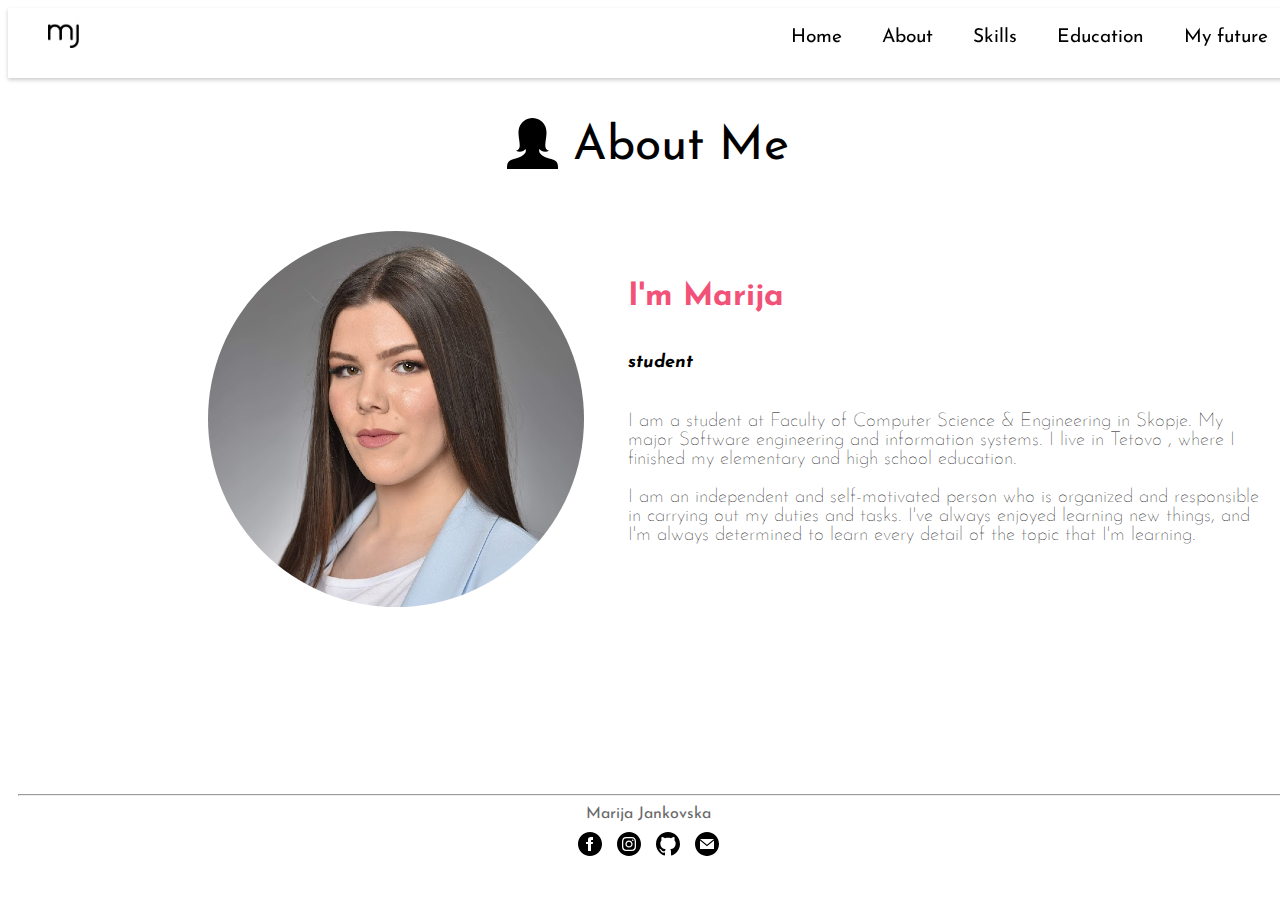
==== index.html @ 2ec1ec59 "Rename aboutme.html to index.html" ====
<!DOCTYPE html>
<html lang="en">
<head>
    <meta charset="UTF-8">
    <title>About Me</title>
    <link rel="stylesheet" href="stil.css">
    <link rel="preconnect" href="https://fonts.googleapis.com">
    <link rel="preconnect" href="https://fonts.gstatic.com" crossorigin>
    <link href="https://fonts.googleapis.com/css2?family=Josefin+Sans:wght@500&family=Montserrat:wght@200&display=swap" rel="stylesheet">
</head>
<nav>
    <link rel="preconnect" href="https://fonts.googleapis.com">
    <link rel="preconnect" href="https://fonts.gstatic.com" crossorigin>
    <link href="https://fonts.googleapis.com/css2?family=Josefin+Sans:wght@500&family=Montserrat:wght@200&display=swap" rel="stylesheet">
    <img src="mama.png"  id="logo">
    <div class="navigacija"><a href="myFuture.html" class="navunderline">My future</a></div>
    <div class="navigacija"><a href="education.html" class="navunderline">Education</a></div>
    <div class="navigacija"><a href="skills.html" class="navunderline">Skills</a></div>
    <div class="navigacija"><a href="aboutme.html" class="navunderline">About</a></div>
    <div class="navigacija"><a href="glavnastrana.html" class="navunderline">Home</a></div>
</nav>

<body>
<div class="naslovsSectionsAboutMe">

    <div class="naslovsSections"> <img src="aboutmeicon.svg" class="iconSections"> About Me</div>
</div>
    <img id="Picaboutme" src="marija.JPG">
    <div>
        <h3 id="naslov">I'm Marija</h3>
        <h3 id="podnaslov"><i>student</i></h3>
        <p id="aboutmetext">I am a student at Faculty of Computer Science & Engineering in Skopje.
            My major  Software engineering and information systems. I live in Tetovo , where I finished my
            elementary and high school education.<br><br> I am an independent and self-motivated person who is organized and responsible
            in carrying out my duties and tasks. I've always enjoyed learning new things, and I'm always determined to learn
            every detail of the topic that I'm learning. <br><br>
        </p>
    </div>

</body>


<footer id="f1">
    <hr>
    <div>Marija     Jankovska</div>
    <a href="https://www.facebook.com/marija.jankovska26/" target="_blank"><img src="facebookicon.svg" class="footericons"></a>
    <a href="https://www.instagram.com/marija_jankovska/" target="_blank"><img src="instagramicon.svg" class="footericons" ></a>
    <a href="https://github.com/marijajankovska" target="_blank"><img src="githubicon.svg" class="footericons"></a>
    <a href="mailto: marija.jankovska@students.finki.ukim.mk" target="_blank"><img src="emailicon.svg" class="footericons" ></a>
</footer>
</html>
---- stil.css ----
.navigacija
{
    display: inline-block;
    font-family: 'Josefin Sans', sans-serif;
    float: right;
    margin: 20px;
    font-size: larger;

}
nav {
    box-shadow: 0 2px 4px 0 rgba(0,1,0,.2);
    height: 70px;
    width: 100%;
    display: block;
    position: fixed;
    z-index: 1;
    background-color: white;
}
#logo
{
    height: 30px;
    width: auto;
    display: inline-block;
    margin: 40px;
    margin-top: 10px;
}
.naslov
{
    font-family: 'Josefin Sans', sans-serif;
    font-size: xxx-large;
    position: relative;
    top: 20px;
    right: -100px;
}
.title4
{
    font-family: 'Josefin Sans', sans-serif;
    font-size: xxx-large;
    position: relative;
    top: 200px;
    right: -100px;
}
#dole
{
    display: inline-block;
    font-size: 20px;
    font-family: 'Josefin Sans', sans-serif;
}
.wrapper {
    position: relative;
    margin-top: 20px;
    display: grid;
    top: 220px;
    right: -100px;
}

.typing1 {
    width: 600px;
    animation: typing 2s steps(22), blink .5s step-end infinite alternate;
    white-space: nowrap;
    overflow: hidden;
    border-right: 3px solid;
    font-family: 'Josefin Sans', sans-serif;
    font-size: 20px;
}

@keyframes typing {
    from {
        width: 0
    }
}

@keyframes blink {
    50% {
        border-color: transparent
    }
}
#profilna
{
    background-image: url("sliki/AvatarMaker.png");
    height: 500px;
    width: 500px;
    float:right;
    margin: 50px;
    position: relative;
    top: -70px;
    left: -65px;
    border-radius: 100%;
}
#buttonAboutme
{
    position: relative;
    top: 310px;
    left: -155px;
    margin-top: 20px;
    font-family: 'Josefin Sans', sans-serif;
    background-color: #F25278;
    padding: 15px;
    color: white;
    border-radius: 30px;
    font-size: larger;
    font-weight: bolder;

}
#btn
{
    scroll-behavior: smooth;
    color: white;
}
.strelka
{
    font-size: 25px;
    position: relative;
    bottom: -4px;
}
#facebook, #instagram, #github, #email {
    width: 40px;
    height: auto;
    margin: 10px;
    position: relative;
    left: 87px;
    top: 250px;
}
.naslovsSections
{
    position: relative;
    top: 100px;
    margin-right: auto;
    margin-left: auto;
    text-align: center;
    font-family: 'Josefin Sans', sans-serif;
    font-size: xxx-large;
}
.naslovsSectionsAboutMe
{
    position: relative;
    margin-right: auto;
    margin-left: auto;
    text-align: center;
    font-family: 'Josefin Sans', sans-serif;
    font-size: xxx-large;
}
.iconSections
{
    position: relative;
    top: 0.2em;
    width: 4%;
    height: auto;
}

#skills
{

    position: relative;
    top: 120px;
    border-radius: 10px;
}
.boxesSkills
{
    background-color: #F25278;
    display: inline-block;
    font-family: 'Josefin Sans', sans-serif;
    color: white;
    font-weight: bolder;
    margin: 10px;
    border-radius: 5%;
    height: 300px;
    width: 300px;
    padding: 10px;
    padding-left: 20px;
    text-align: center;
    height: 110%;
    position: relative;
    left: 50px;
}
.slikajazik
{
    width: 225px;
    height: 225px;

}
#bootstrap
{
    height: 225px;
    width: auto;
}
.navunderline:hover
{
    border-bottom:3px solid #F25278;
}
a
{
    color: black;
    text-decoration: none;
}
.slikajazik:hover, #bootstrap:hover, #buttonAboutme:hover
{
    transform:scale(0.9);
}

body
{
    height: 90%;
    width: 100%;
    margin-bottom: 0;
    padding-bottom: 0;

}

#aboutme
{
    height: 100%;
    width: 100%;
    border: 0;
}
footer
{
    font-family: 'Josefin Sans', sans-serif;
    position: relative;
    bottom: -30px;
    padding-bottom: 30px;
    text-align: center;
    color: dimgrey;
}
#marginadolna
{
    margin-bottom: 150px;
}
.footericons
{
    margin-top: 10px;
    margin-right: 10px;
    position: relative;
    left: 5px;
}
#Picaboutme
{
    border-radius: 100%;
    position: relative;
    top: 150px;
    margin-top: 10px;
    margin-right: 10px;
    margin-left: 200px;
    display: inline-block;
}


#naslov
{
    position: relative;
    float: right;
    width: 50%;
    top: -200px;
    font-size: xx-large;
    color: #F25278;
    font-family: 'Josefin Sans', sans-serif;
    margin: 20px;
}

#podnaslov
{
    font-family: 'Josefin Sans', sans-serif;
    position: relative;
    top: -200px;
    margin: 10px;
    margin-left: 0;

}

#down
{
    position: relative;
    top: 150px;
    font-family: 'Josefin Sans', sans-serif;
    margin-right: auto;
    margin-left: auto;
    right: -15%;
}
.timeline {
    background: white;
    margin: 20px auto;
    padding: 20px;
}

.outer {
    border-left: 2px solid #333;
}

.card {
    position: relative;
    margin: 0 0 20px 20px;
    padding: 10px;
    background: #F25278;
    color: lightgray;
    border-radius: 8px;
    width: 70%;
    height: 70%;
}

.info {
    display: flex;
    flex-direction: column;
    gap: 10px;
    font-size: x-large;
}

.title {
    color: white;
    position: relative;
    font-size: xx-large;
}

.title::before {
    content: "";
    position: absolute;
    width: 10px;
    height: 10px;
    background: white;
    border-radius: 999px;
    left: -39px;
    border: 3px solid #F25278;
}
#f
{
    position: relative;
    top: 200px;
    clear: both;
}
#f1
{
    float: bottom;
    clear: both;
}
hr{
    margin: 10px;
    width: 100%;
}
i{
    font-size: large;
}
.paragraph
{
    font-family: 'Josefin Sans', sans-serif;
    width: 50%;
    margin: 2%;
    position: relative;
    top: -10em;
    margin-bottom: 0;
}
#hed2
{
    color: #F25278;
    font-family: 'Josefin Sans', sans-serif;
    margin: 2%;
    margin-bottom: 0;
    position: relative;
    top: -6.5em;
}
#hed2, .paragraph
{
    float: right;
    width: 50%;

}
#baner
{
    float: left;
    width: 50%;
    position: relative;
    top: 10em;
}
p{
    height: 100%;
}
#podnaslov, #aboutmetext
{
    float: right;
    width: 50%;
    margin: 20px;
}
#aboutmetext
{
    font-family: 'Josefin Sans', sans-serif;
    font-weight: lighter;
    font-size: larger;
    position: relative;
    top: -200px;
    margin-bottom: 0;
    padding-bottom: 0;
    height: 100%;
}
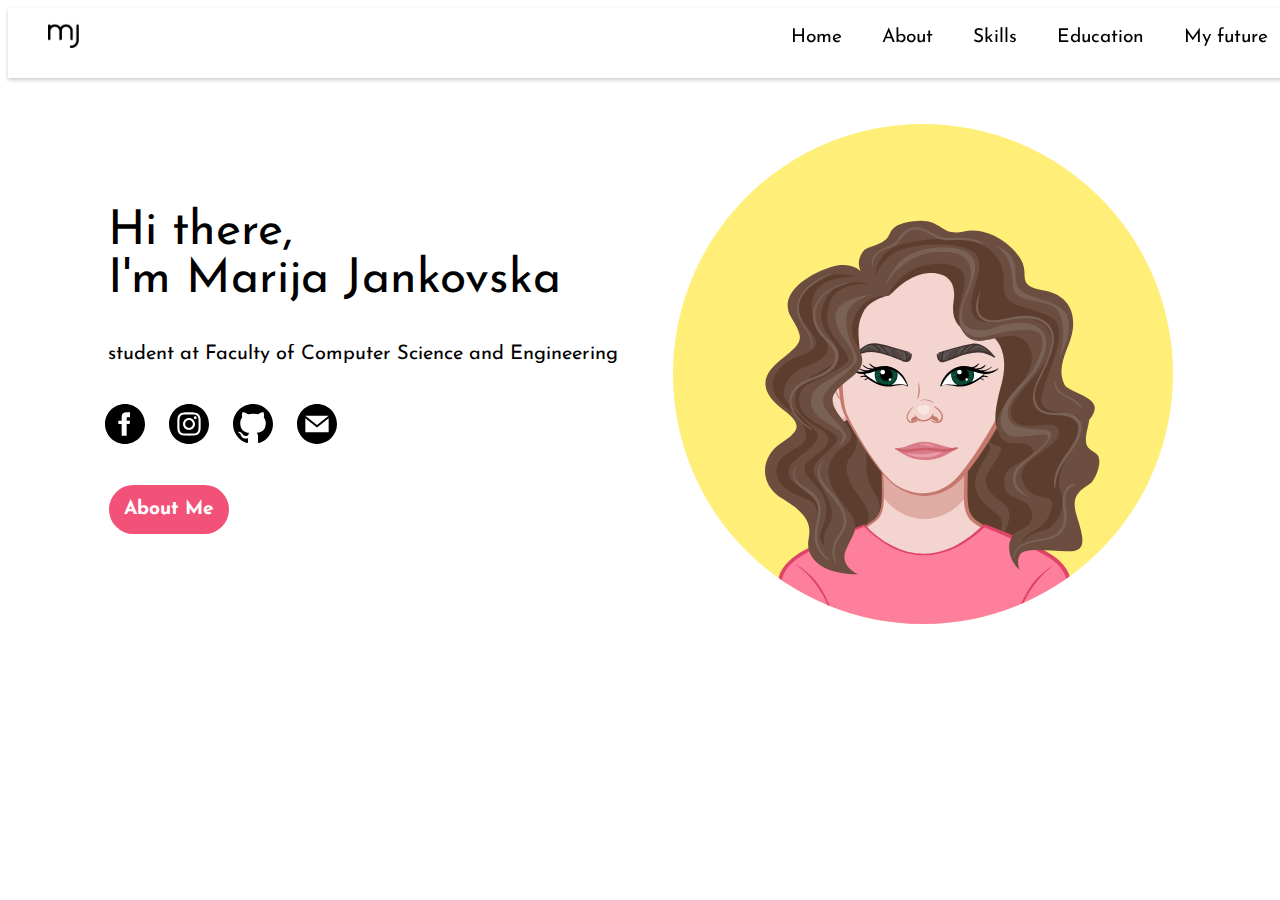
==== commit 117fc23f: "Update and rename glavnastrana.html to index.html" ====
--- a/index.html
+++ b/index.html
@@ -2,11 +2,9 @@
 <html lang="en">
 <head>
     <meta charset="UTF-8">
-    <title>About Me</title>
+    <title>Portfolio website</title>
     <link rel="stylesheet" href="stil.css">
-    <link rel="preconnect" href="https://fonts.googleapis.com">
-    <link rel="preconnect" href="https://fonts.gstatic.com" crossorigin>
-    <link href="https://fonts.googleapis.com/css2?family=Josefin+Sans:wght@500&family=Montserrat:wght@200&display=swap" rel="stylesheet">
+
 </head>
 <nav>
     <link rel="preconnect" href="https://fonts.googleapis.com">
@@ -17,35 +15,28 @@
     <div class="navigacija"><a href="education.html" class="navunderline">Education</a></div>
     <div class="navigacija"><a href="skills.html" class="navunderline">Skills</a></div>
     <div class="navigacija"><a href="aboutme.html" class="navunderline">About</a></div>
-    <div class="navigacija"><a href="glavnastrana.html" class="navunderline">Home</a></div>
+    <div class="navigacija"><a href="index.html" class="navunderline">Home</a></div>
 </nav>
 
 <body>
-<div class="naslovsSectionsAboutMe">
+<div id="home">
+    <div class="title4">Hi there,</div>
+    <div class="title4">I'm Marija Jankovska</div>
 
-    <div class="naslovsSections"> <img src="aboutmeicon.svg" class="iconSections"> About Me</div>
+    <div class="wrapper">
+        <div class="typing1">
+            student at Faculty of Computer Science and Engineering
+        </div>
+    </div>
+    <img src="AvatarMaker.svg" id="profilna">
+    <a href="https://www.facebook.com/marija.jankovska26/" target="_blank"><img src="facebookicon.svg" id="facebook"></a>
+    <a href="https://www.instagram.com/marija_jankovska/" target="_blank"><img src="instagramicon.svg" id="instagram"></a>
+    <a href="https://github.com/marijajankovska" target="_blank"><img src="githubicon.svg" id="github"></a>
+    <a href="mailto: marija.jankovska@students.finki.ukim.mk" target="_blank"><img src="emailicon.svg" id="email"></a>
+    <span id="buttonAboutme"><a id="btn" href="aboutme.html" >About Me</a> </span>
+    <br>
+    <br>
 </div>
-    <img id="Picaboutme" src="marija.JPG">
-    <div>
-        <h3 id="naslov">I'm Marija</h3>
-        <h3 id="podnaslov"><i>student</i></h3>
-        <p id="aboutmetext">I am a student at Faculty of Computer Science & Engineering in Skopje.
-            My major  Software engineering and information systems. I live in Tetovo , where I finished my
-            elementary and high school education.<br><br> I am an independent and self-motivated person who is organized and responsible
-            in carrying out my duties and tasks. I've always enjoyed learning new things, and I'm always determined to learn
-            every detail of the topic that I'm learning. <br><br>
-        </p>
-    </div>
 
 </body>
-
-
-<footer id="f1">
-    <hr>
-    <div>Marija     Jankovska</div>
-    <a href="https://www.facebook.com/marija.jankovska26/" target="_blank"><img src="facebookicon.svg" class="footericons"></a>
-    <a href="https://www.instagram.com/marija_jankovska/" target="_blank"><img src="instagramicon.svg" class="footericons" ></a>
-    <a href="https://github.com/marijajankovska" target="_blank"><img src="githubicon.svg" class="footericons"></a>
-    <a href="mailto: marija.jankovska@students.finki.ukim.mk" target="_blank"><img src="emailicon.svg" class="footericons" ></a>
-</footer>
 </html>
